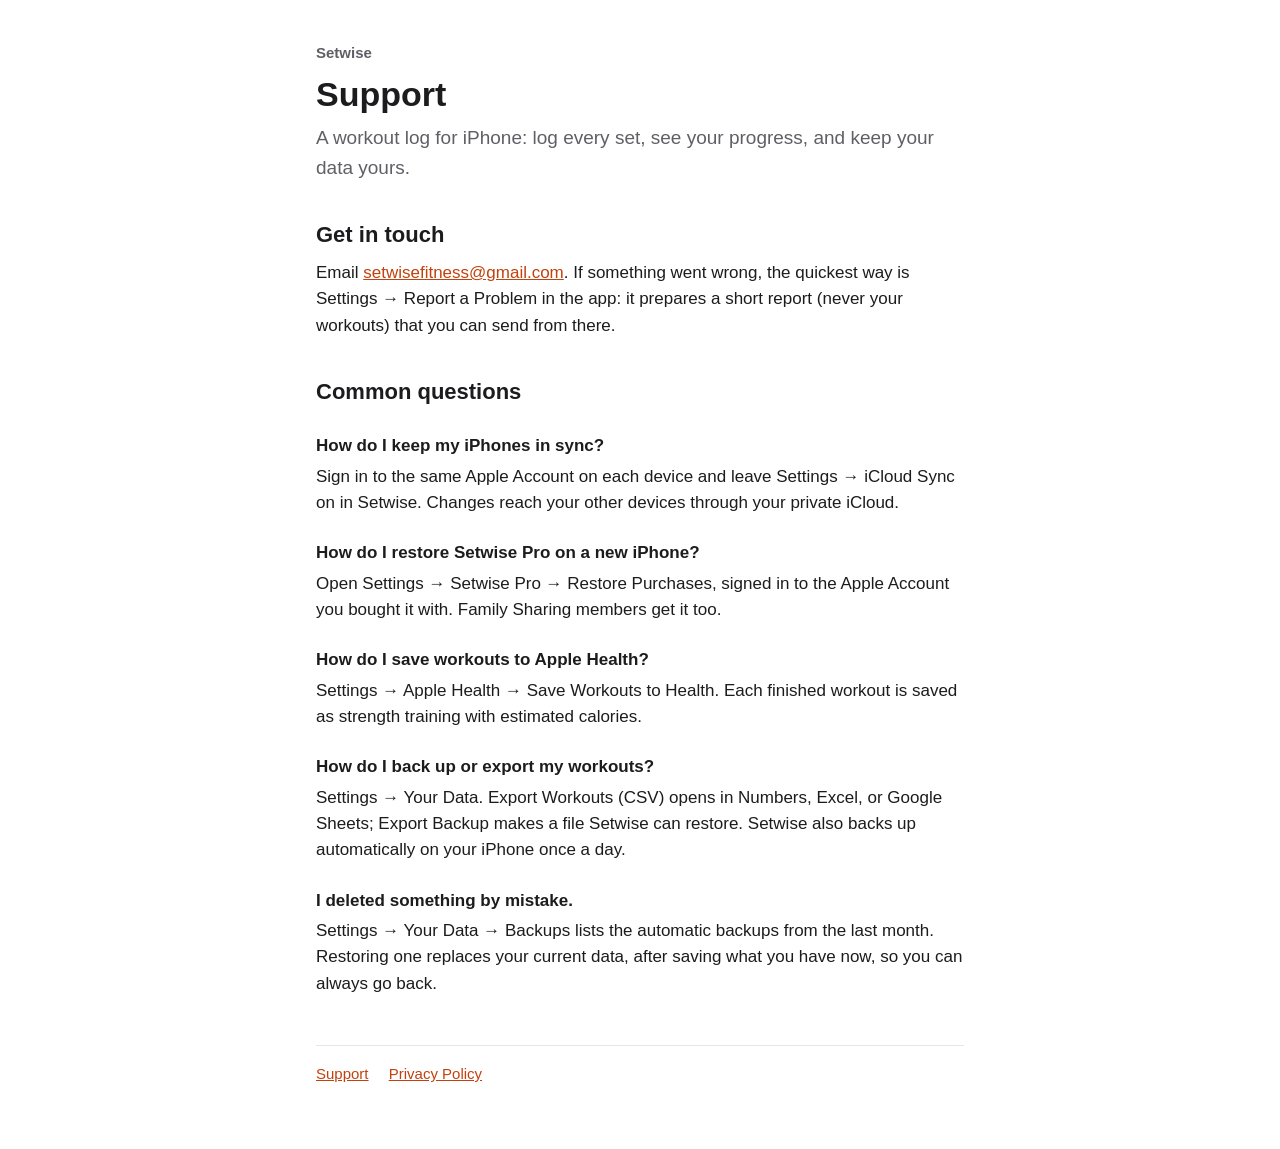
==== index.html @ d3107cf9 "Add files via upload" ====
<!doctype html>
<html lang="en">
<head>
  <meta charset="utf-8">
  <meta name="viewport" content="width=device-width, initial-scale=1">
  <title>Setwise Support</title>
  <meta name="description" content="Help with Setwise, the workout log for iPhone.">
  <link rel="stylesheet" href="style.css">
  <link rel="icon" type="image/png" href="favicon.png">
  <link rel="apple-touch-icon" href="apple-touch-icon.png">
</head>
<body>
<main>
  <header>
    <a class="name" href="./">Setwise</a>
    <h1>Support</h1>
    <p class="lead">A workout log for iPhone: log every set, see your progress, and keep your data yours.</p>
  </header>

  <h2>Get in touch</h2>
  <p>Email <a href="mailto:setwisefitness@gmail.com">setwisefitness@gmail.com</a>. If something went wrong, the quickest way is Settings &rarr; Report a Problem in the app: it prepares a short report (never your workouts) that you can send from there.</p>

  <h2>Common questions</h2>

  <h3>How do I keep my iPhones in sync?</h3>
  <p>Sign in to the same Apple Account on each device and leave Settings &rarr; iCloud Sync on in Setwise. Changes reach your other devices through your private iCloud.</p>

  <h3>How do I restore Setwise Pro on a new iPhone?</h3>
  <p>Open Settings &rarr; Setwise Pro &rarr; Restore Purchases, signed in to the Apple Account you bought it with. Family Sharing members get it too.</p>

  <h3>How do I save workouts to Apple Health?</h3>
  <p>Settings &rarr; Apple Health &rarr; Save Workouts to Health. Each finished workout is saved as strength training with estimated calories.</p>

  <h3>How do I back up or export my workouts?</h3>
  <p>Settings &rarr; Your Data. Export Workouts (CSV) opens in Numbers, Excel, or Google Sheets; Export Backup makes a file Setwise can restore. Setwise also backs up automatically on your iPhone once a day.</p>

  <h3>I deleted something by mistake.</h3>
  <p>Settings &rarr; Your Data &rarr; Backups lists the automatic backups from the last month. Restoring one replaces your current data, after saving what you have now, so you can always go back.</p>

  <nav>
    <a href="./">Support</a>
    <a href="privacy.html">Privacy Policy</a>
  </nav>
</main>
</body>
</html>
---- style.css ----
:root {
  --text: #1c1c1e;
  --secondary: #5f5f66;
  --accent: #c2410c;
  --rule: #e5e5ea;
  --background: #ffffff;
}

@media (prefers-color-scheme: dark) {
  :root {
    --text: #f2f2f7;
    --secondary: #a1a1aa;
    --accent: #fb923c;
    --rule: #2c2c2e;
    --background: #000000;
  }
}

* { box-sizing: border-box; }

body {
  margin: 0;
  background: var(--background);
  color: var(--text);
  font: 17px/1.55 -apple-system, BlinkMacSystemFont, "SF Pro Text", "Helvetica Neue", Arial, sans-serif;
}

main {
  max-width: 680px;
  margin: 0 auto;
  padding: 40px 16px 64px;
}

header { margin-bottom: 32px; }

.name {
  font-size: 15px;
  font-weight: 600;
  color: var(--secondary);
  text-decoration: none;
}

h1 { font-size: 34px; line-height: 1.2; margin: 8px 0 8px; }
h2 { font-size: 22px; margin: 36px 0 8px; }
h3 { font-size: 17px; margin: 24px 0 4px; }
p, li { margin: 0 0 12px; }
ul { padding-left: 22px; }
.lead { font-size: 19px; color: var(--secondary); }
.updated { color: var(--secondary); font-size: 15px; }
a { color: var(--accent); }

nav {
  margin-top: 48px;
  padding-top: 16px;
  border-top: 1px solid var(--rule);
  font-size: 15px;
  color: var(--secondary);
}

nav a { margin-right: 16px; }
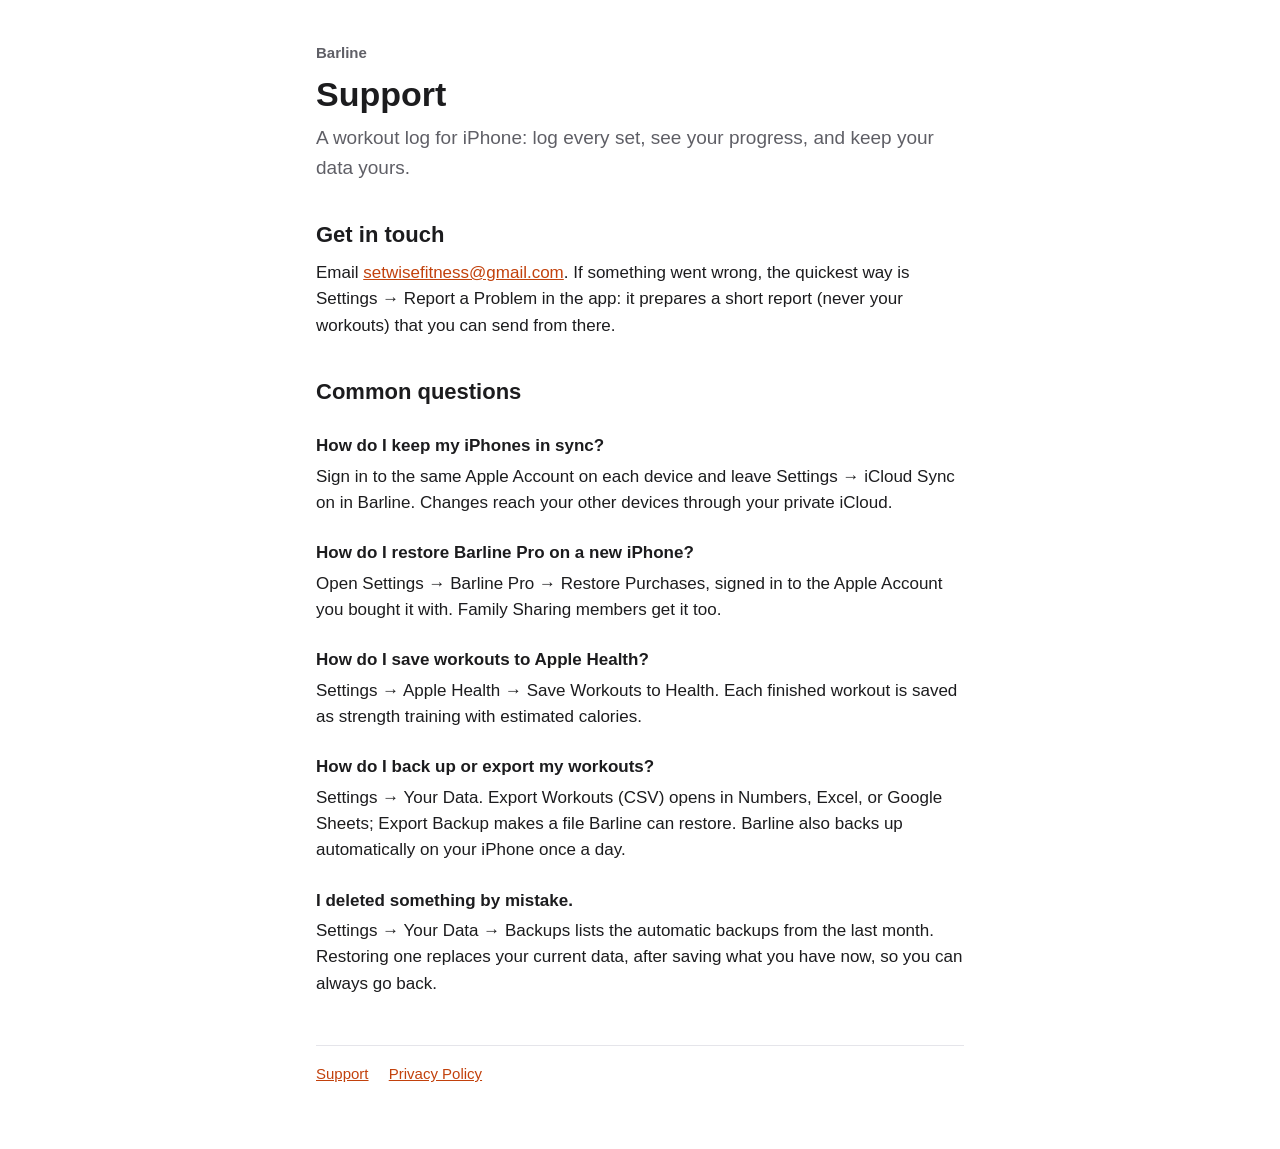
==== commit 6d4d8ce4: "Add files via upload" ====
--- a/index.html
+++ b/index.html
@@ -3,8 +3,8 @@
 <head>
   <meta charset="utf-8">
   <meta name="viewport" content="width=device-width, initial-scale=1">
-  <title>Setwise Support</title>
-  <meta name="description" content="Help with Setwise, the workout log for iPhone.">
+  <title>Barline Support</title>
+  <meta name="description" content="Help with Barline, the workout log for iPhone.">
   <link rel="stylesheet" href="style.css">
   <link rel="icon" type="image/png" href="favicon.png">
   <link rel="apple-touch-icon" href="apple-touch-icon.png">
@@ -12,7 +12,7 @@
 <body>
 <main>
   <header>
-    <a class="name" href="./">Setwise</a>
+    <a class="name" href="./">Barline</a>
     <h1>Support</h1>
     <p class="lead">A workout log for iPhone: log every set, see your progress, and keep your data yours.</p>
   </header>
@@ -23,16 +23,16 @@
   <h2>Common questions</h2>
 
   <h3>How do I keep my iPhones in sync?</h3>
-  <p>Sign in to the same Apple Account on each device and leave Settings &rarr; iCloud Sync on in Setwise. Changes reach your other devices through your private iCloud.</p>
+  <p>Sign in to the same Apple Account on each device and leave Settings &rarr; iCloud Sync on in Barline. Changes reach your other devices through your private iCloud.</p>
 
-  <h3>How do I restore Setwise Pro on a new iPhone?</h3>
-  <p>Open Settings &rarr; Setwise Pro &rarr; Restore Purchases, signed in to the Apple Account you bought it with. Family Sharing members get it too.</p>
+  <h3>How do I restore Barline Pro on a new iPhone?</h3>
+  <p>Open Settings &rarr; Barline Pro &rarr; Restore Purchases, signed in to the Apple Account you bought it with. Family Sharing members get it too.</p>
 
   <h3>How do I save workouts to Apple Health?</h3>
   <p>Settings &rarr; Apple Health &rarr; Save Workouts to Health. Each finished workout is saved as strength training with estimated calories.</p>
 
   <h3>How do I back up or export my workouts?</h3>
-  <p>Settings &rarr; Your Data. Export Workouts (CSV) opens in Numbers, Excel, or Google Sheets; Export Backup makes a file Setwise can restore. Setwise also backs up automatically on your iPhone once a day.</p>
+  <p>Settings &rarr; Your Data. Export Workouts (CSV) opens in Numbers, Excel, or Google Sheets; Export Backup makes a file Barline can restore. Barline also backs up automatically on your iPhone once a day.</p>
 
   <h3>I deleted something by mistake.</h3>
   <p>Settings &rarr; Your Data &rarr; Backups lists the automatic backups from the last month. Restoring one replaces your current data, after saving what you have now, so you can always go back.</p>
